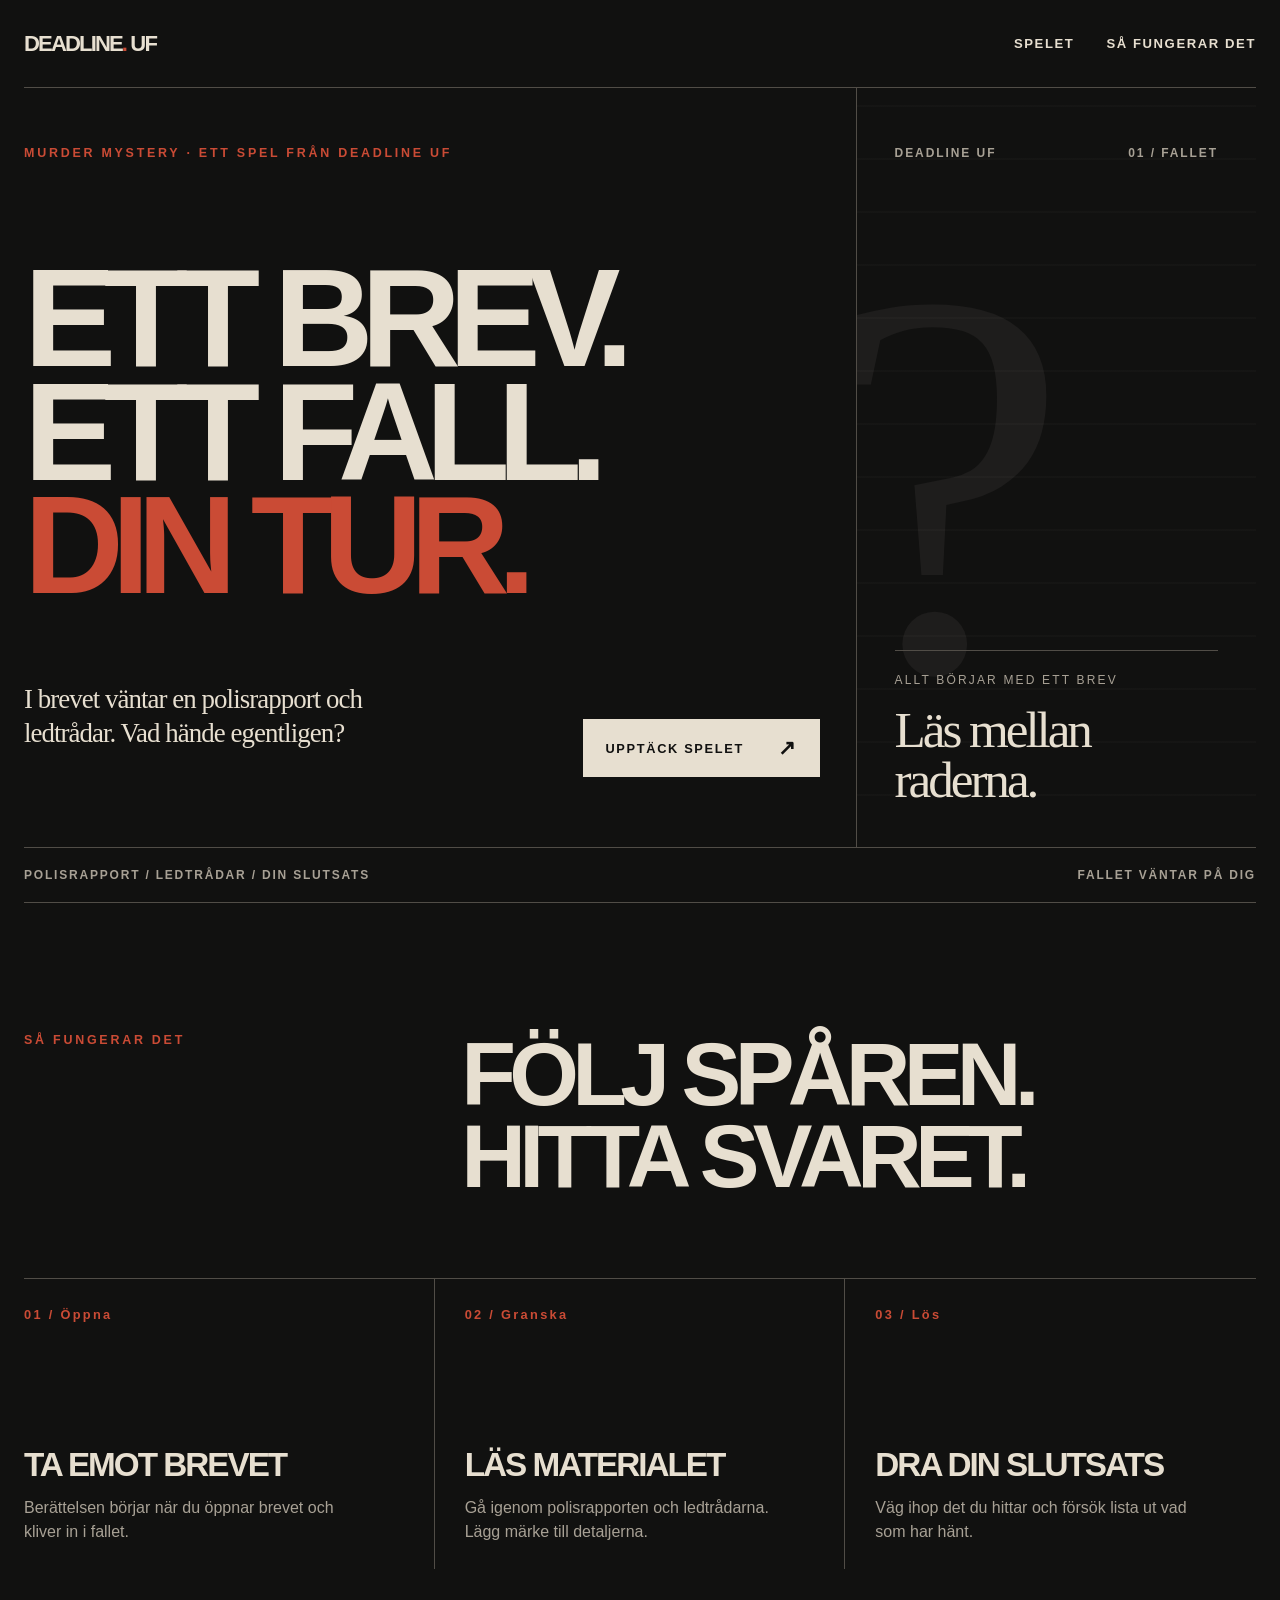
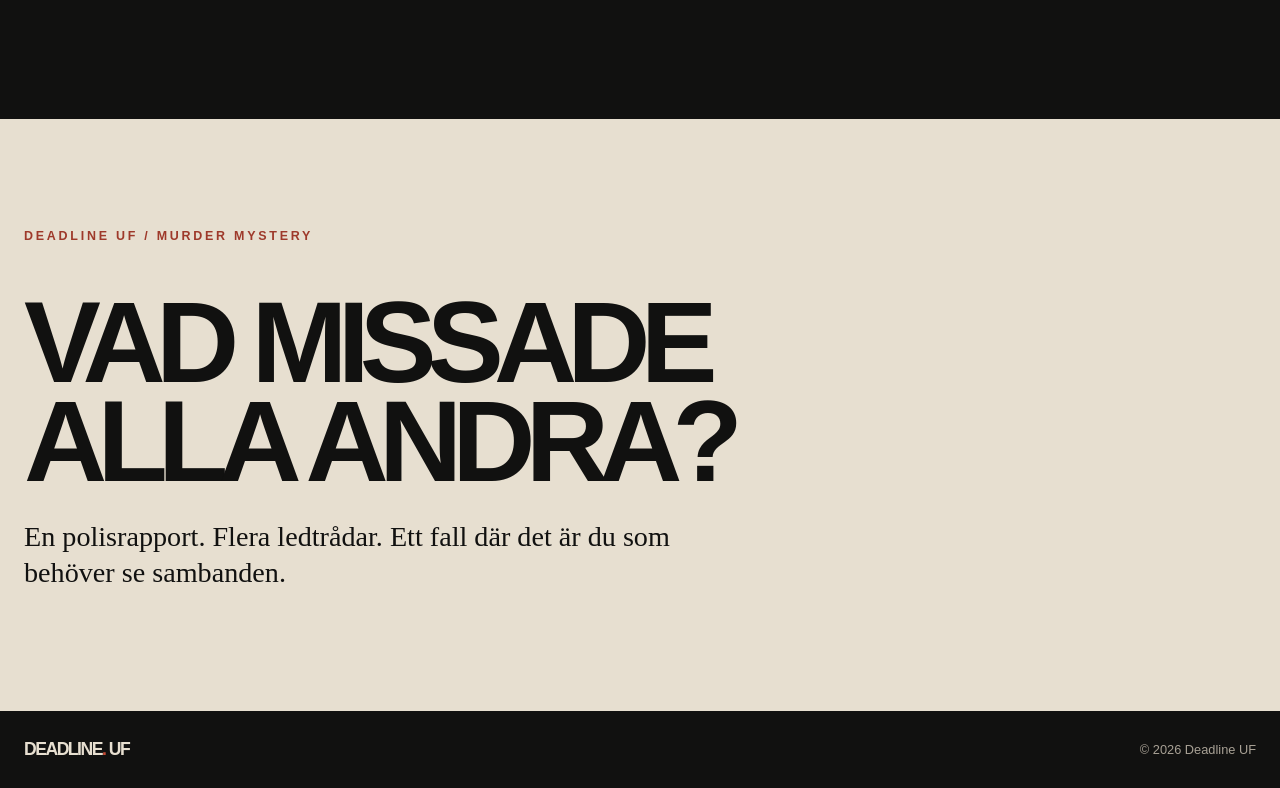
==== index.html @ 66058c4a "Add Deadline UF website" ====
<!doctype html>
<html lang="sv">
<head>
  <meta charset="utf-8">
  <meta name="viewport" content="width=device-width, initial-scale=1">
  <meta name="theme-color" content="#111110">
  <meta name="description" content="Deadline UF skapar ett murder mystery-spel i brevformat. Öppna brevet, granska polisrapporten och följ ledtrådarna.">
  <title>Deadline UF – Ett fall väntar i brevet</title>
  <link rel="icon" type="image/svg+xml" href="data:image/svg+xml,%3Csvg xmlns='http://www.w3.org/2000/svg' viewBox='0 0 64 64'%3E%3Crect width='64' height='64' fill='%23111110'/%3E%3Cpath d='M17 13h14c16 0 24 8 24 19S47 51 31 51H17z' fill='none' stroke='%23e7dfd0' stroke-width='6'/%3E%3Ccircle cx='48' cy='47' r='5' fill='%23ca4b35'/%3E%3C/svg%3E">
  <style>
    :root { color-scheme: dark; --ink:#111110; --paper:#e7dfd0; --muted:#a8a195; --line:#514d47; --accent:#ca4b35; }
    * { box-sizing:border-box; }
    html { scroll-behavior:smooth; }
    body { margin:0; background:var(--ink); color:var(--paper); font-family:Arial, Helvetica, sans-serif; }
    a { color:inherit; }
    a:focus-visible { outline:2px solid var(--accent); outline-offset:5px; }
    .wrap { width:min(100% - 48px, 1320px); margin:auto; }
    .top { display:flex; justify-content:space-between; align-items:center; min-height:88px; border-bottom:1px solid var(--line); gap:24px; }
    .logo { font-size:1.38rem; font-weight:900; letter-spacing:-.085em; text-decoration:none; white-space:nowrap; }
    .logo span { color:var(--accent); }
    .top nav { display:flex; gap:32px; align-items:center; }
    .top nav a { font-size:.82rem; letter-spacing:.12em; text-transform:uppercase; font-weight:700; text-decoration:none; }
    .top nav a:hover { color:var(--accent); }
    .hero { min-height:min(760px, calc(100svh - 88px)); display:grid; grid-template-columns: 1.35fr .65fr; align-items:stretch; border-bottom:1px solid var(--line); }
    .hero-copy { display:flex; flex-direction:column; justify-content:space-between; padding:58px 36px 70px 0; }
    .eyebrow { font-size:.78rem; font-weight:800; text-transform:uppercase; letter-spacing:.22em; color:var(--accent); }
    h1,h2,p { margin-top:0; }
    h1 { max-width:960px; margin:70px 0 48px; font-size:clamp(4.8rem, 10.8vw, 11.5rem); line-height:.82; letter-spacing:-.09em; text-transform:uppercase; font-weight:900; }
    h1 em { display:block; font-style:normal; color:var(--accent); }
    .hero-bottom { display:flex; justify-content:space-between; gap:34px; align-items:end; }
    .intro { max-width:410px; font-family:Georgia, 'Times New Roman', serif; font-size:clamp(1.35rem,2.1vw,2rem); line-height:1.25; letter-spacing:-.035em; }
    .button { display:inline-flex; align-items:center; justify-content:center; gap:34px; min-height:58px; padding:0 22px; background:var(--paper); color:var(--ink); font-size:.8rem; font-weight:900; letter-spacing:.13em; text-decoration:none; text-transform:uppercase; white-space:nowrap; transition:background .2s,color .2s,transform .2s; }
    .button:hover { background:var(--accent); color:#fff; transform:translateY(-2px); }
    .button span { font-size:1.3rem; line-height:1; }
    .file { border-left:1px solid var(--line); display:flex; flex-direction:column; justify-content:space-between; position:relative; overflow:hidden; padding:58px 38px 42px; background:repeating-linear-gradient(0deg,transparent 0,transparent 51px,rgba(231,223,208,.045) 52px,transparent 53px); }
    .file::after { content:"?"; position:absolute; top:16%; left:-8%; color:rgba(231,223,208,.06); font-size:clamp(24rem,43vw,45rem); font-family:Georgia,serif; line-height:1; pointer-events:none; }
    .file-top,.file-bottom { position:relative; z-index:1; }
    .file-top { display:flex; justify-content:space-between; gap:16px; color:var(--muted); font-size:.75rem; letter-spacing:.16em; font-weight:700; text-transform:uppercase; }
    .file-bottom { border-top:1px solid var(--line); padding-top:22px; }
    .file-bottom p { margin:0 0 18px; font-size:.75rem; text-transform:uppercase; letter-spacing:.18em; color:var(--muted); }
    .file-bottom strong { display:block; font-family:Georgia,serif; font-weight:400; font-size:clamp(2.3rem,4vw,4.4rem); line-height:.98; letter-spacing:-.06em; }
    .strip { display:flex; justify-content:space-between; gap:20px; padding:20px 0; color:var(--muted); font-size:.75rem; font-weight:700; letter-spacing:.15em; text-transform:uppercase; border-bottom:1px solid var(--line); }
    .section { padding:130px 0 150px; }
    .section-head { display:grid; grid-template-columns:1fr 2fr; gap:40px; margin-bottom:80px; }
    .section h2 { font-size:clamp(3.2rem,7vw,7.8rem); line-height:.92; letter-spacing:-.075em; text-transform:uppercase; margin:0; }
    .steps { display:grid; grid-template-columns:repeat(3,1fr); border-top:1px solid var(--line); }
    .step { min-height:290px; padding:28px 30px 25px 0; display:flex; flex-direction:column; justify-content:space-between; border-right:1px solid var(--line); }
    .step + .step { padding-left:30px; }
    .step:last-child { border:0; }
    .num { color:var(--accent); font-size:.8rem; font-weight:900; letter-spacing:.18em; }
    .step h3 { margin:0 0 15px; font-size:clamp(1.7rem,2.6vw,2.6rem); text-transform:uppercase; letter-spacing:-.06em; line-height:1; }
    .step p { max-width:320px; color:var(--muted); line-height:1.5; font-size:1rem; margin:0; }
    .closing { background:var(--paper); color:var(--ink); padding:110px 0 120px; }
    .closing .eyebrow { color:#9e392a; }
    .closing h2 { max-width:980px; margin:50px 0 28px; font-size:clamp(3.9rem,9vw,10rem); line-height:.86; letter-spacing:-.085em; text-transform:uppercase; }
    .closing p { max-width:650px; margin:0; font-family:Georgia,serif; font-size:clamp(1.3rem,2.2vw,2rem); line-height:1.28; }
    footer { padding:28px 0; display:flex; align-items:center; justify-content:space-between; gap:20px; color:var(--muted); font-size:.8rem; }
    footer .logo { color:var(--paper); font-size:1.1rem; }
    @media(max-width:900px) {
      .hero { grid-template-columns:1fr; min-height:0; }
      .hero-copy { min-height:640px; padding-right:0; }
      h1 { font-size:clamp(4.9rem,14vw,9rem); }
      .file { min-height:300px; border-left:0; border-top:1px solid var(--line); }
      .file::after { font-size:27rem; top:-45%; left:36%; }
      .section-head { grid-template-columns:1fr; gap:25px; }
    }
    @media(max-width:600px) {
      .wrap { width:min(100% - 36px,1320px); }
      .top { min-height:72px; }
      .top nav { gap:16px; }
      .top nav a { font-size:.7rem; letter-spacing:.04em; }
      .top nav a:first-child { display:none; }
      .hero-copy { min-height:570px; padding:32px 0 46px; }
      h1 { margin:58px 0 48px; font-size:clamp(4.2rem,17vw,7rem); }
      .hero-bottom { display:block; }
      .intro { margin-bottom:32px; }
      .button { width:100%; justify-content:space-between; }
      .file { padding:32px 20px; min-height:250px; }
      .file-bottom strong { font-size:2.5rem; }
      .strip { font-size:.65rem; }
      .strip span:last-child { display:none; }
      .section { padding:86px 0 95px; }
      .section-head { margin-bottom:55px; }
      .steps { display:block; }
      .step,.step + .step { min-height:220px; padding:24px 0; border-right:0; border-bottom:1px solid var(--line); }
      .closing { padding:88px 0 95px; }
      .closing h2 { margin-top:40px; }
    }
    @media(prefers-reduced-motion:reduce) { html { scroll-behavior:auto; } .button { transition:none; } }
  </style>
</head>
<body>
  <header class="wrap top">
    <a class="logo" href="#top" aria-label="Deadline UF, till toppen">DEADLINE<span>.</span> UF</a>
    <nav aria-label="Huvudmeny"><a href="#spelet">Spelet</a><a href="#sa-funkar-det">Så fungerar det</a></nav>
  </header>
  <main id="top">
    <section class="hero wrap" aria-labelledby="hero-title">
      <div class="hero-copy">
        <div class="eyebrow">Murder mystery · Ett spel från Deadline UF</div>
        <h1 id="hero-title">Ett brev.<br>Ett fall.<em>Din tur.</em></h1>
        <div class="hero-bottom">
          <p class="intro">I brevet väntar en polisrapport och ledtrådar. Vad hände egentligen?</p>
          <a class="button" href="#sa-funkar-det">Upptäck spelet <span aria-hidden="true">↗</span></a>
        </div>
      </div>
      <div class="file" aria-label="Ett fall att undersöka">
        <div class="file-top"><span>Deadline UF</span><span>01 / Fallet</span></div>
        <div class="file-bottom"><p>Allt börjar med ett brev</p><strong>Läs mellan<br>raderna.</strong></div>
      </div>
    </section>
    <div class="wrap strip"><span>Polisrapport / Ledtrådar / Din slutsats</span><span>Fallet väntar på dig</span></div>
    <section class="section wrap" id="sa-funkar-det" aria-labelledby="how-title">
      <div class="section-head"><div class="eyebrow">Så fungerar det</div><h2 id="how-title">Följ spåren.<br>Hitta svaret.</h2></div>
      <div class="steps">
        <article class="step"><span class="num">01 / Öppna</span><div><h3>Ta emot brevet</h3><p>Berättelsen börjar när du öppnar brevet och kliver in i fallet.</p></div></article>
        <article class="step"><span class="num">02 / Granska</span><div><h3>Läs materialet</h3><p>Gå igenom polisrapporten och ledtrådarna. Lägg märke till detaljerna.</p></div></article>
        <article class="step"><span class="num">03 / Lös</span><div><h3>Dra din slutsats</h3><p>Väg ihop det du hittar och försök lista ut vad som har hänt.</p></div></article>
      </div>
    </section>
    <section class="closing" id="spelet" aria-labelledby="closing-title"><div class="wrap"><div class="eyebrow">Deadline UF / Murder mystery</div><h2 id="closing-title">Vad missade<br>alla andra?</h2><p>En polisrapport. Flera ledtrådar. Ett fall där det är du som behöver se sambanden.</p></div></section>
  </main>
  <footer class="wrap"><a class="logo" href="#top">DEADLINE<span>.</span> UF</a><span>© 2026 Deadline UF</span></footer>
</body>
</html>
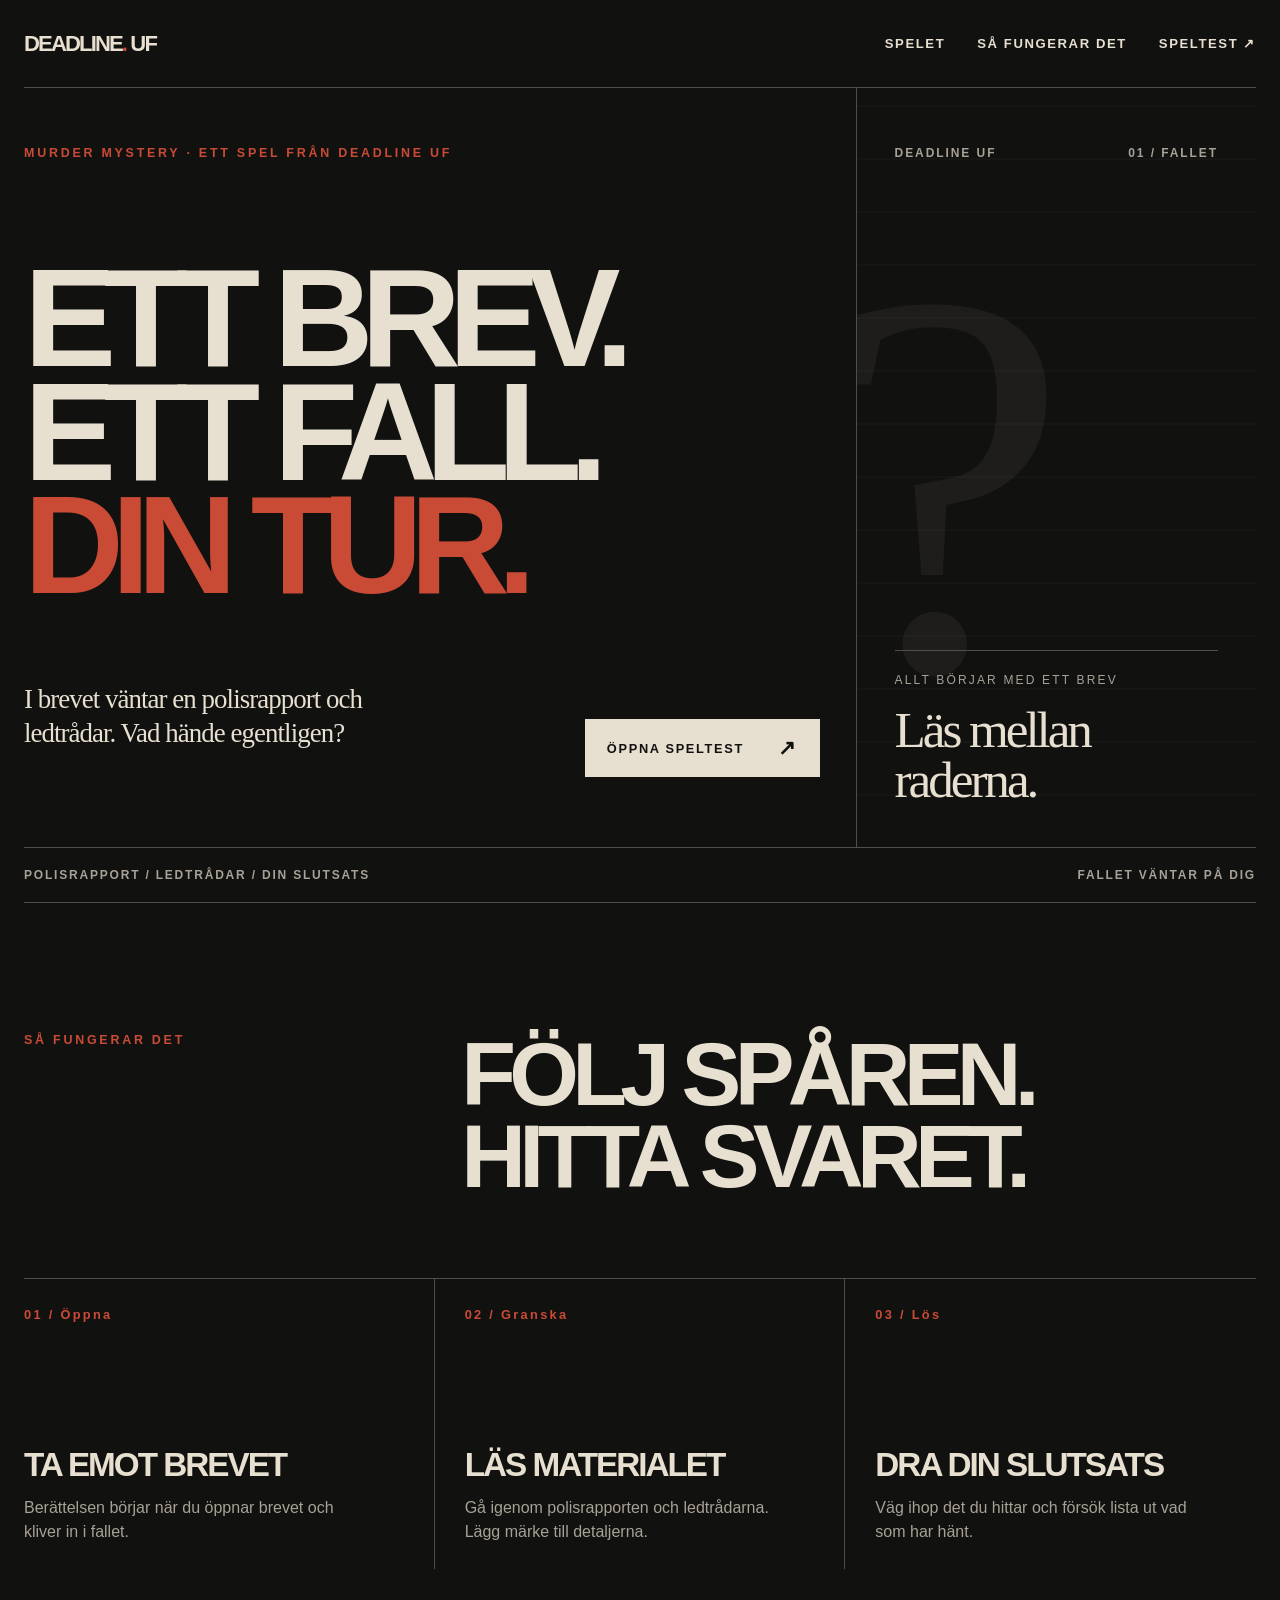
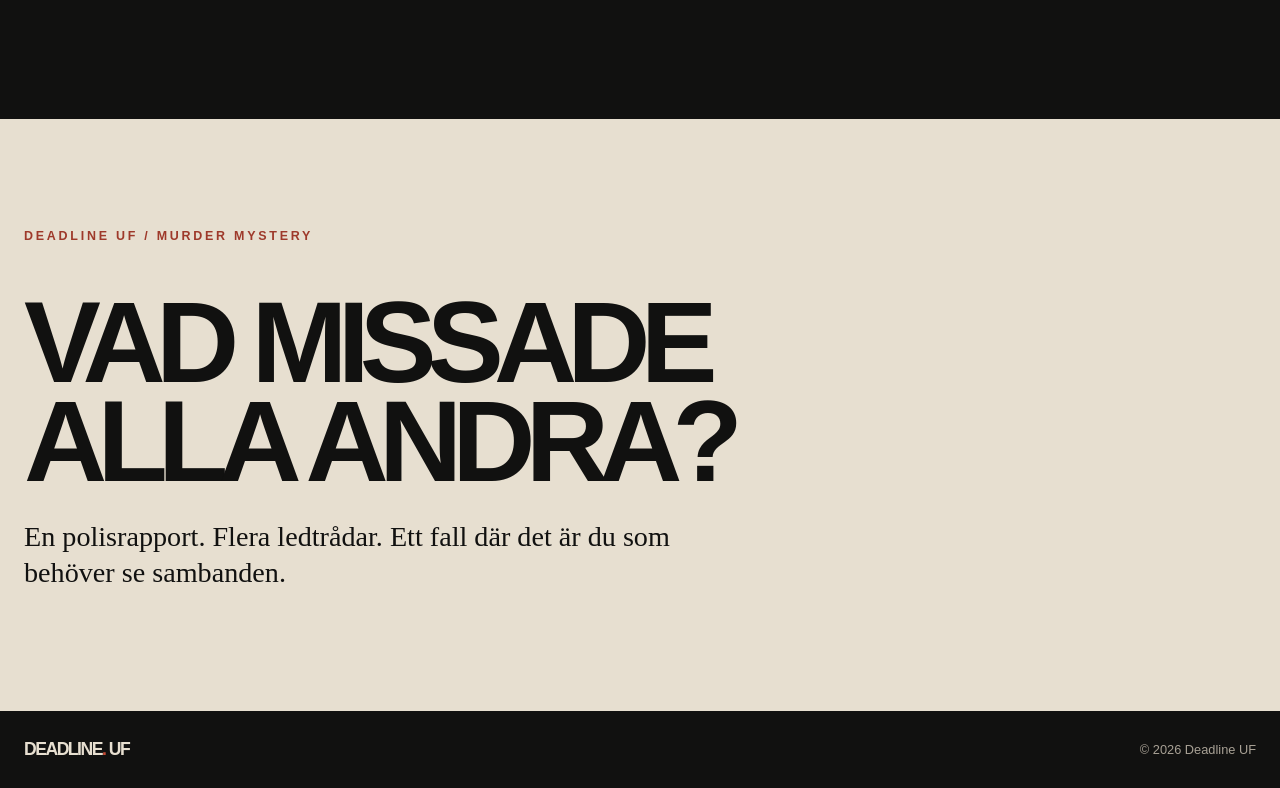
==== commit e82ae9ab: "index.html" ====
--- a/index.html
+++ b/index.html
@@ -92,7 +92,7 @@
 <body>
   <header class="wrap top">
     <a class="logo" href="#top" aria-label="Deadline UF, till toppen">DEADLINE<span>.</span> UF</a>
-    <nav aria-label="Huvudmeny"><a href="#spelet">Spelet</a><a href="#sa-funkar-det">Så fungerar det</a></nav>
+    <nav aria-label="Huvudmeny"><a href="#spelet">Spelet</a><a href="#sa-funkar-det">Så fungerar det</a><a href="timer.html">Speltest ↗</a></nav>
   </header>
   <main id="top">
     <section class="hero wrap" aria-labelledby="hero-title">
@@ -101,7 +101,7 @@
         <h1 id="hero-title">Ett brev.<br>Ett fall.<em>Din tur.</em></h1>
         <div class="hero-bottom">
           <p class="intro">I brevet väntar en polisrapport och ledtrådar. Vad hände egentligen?</p>
-          <a class="button" href="#sa-funkar-det">Upptäck spelet <span aria-hidden="true">↗</span></a>
+          <a class="button" href="timer.html">Öppna speltest <span aria-hidden="true">↗</span></a>
         </div>
       </div>
       <div class="file" aria-label="Ett fall att undersöka">
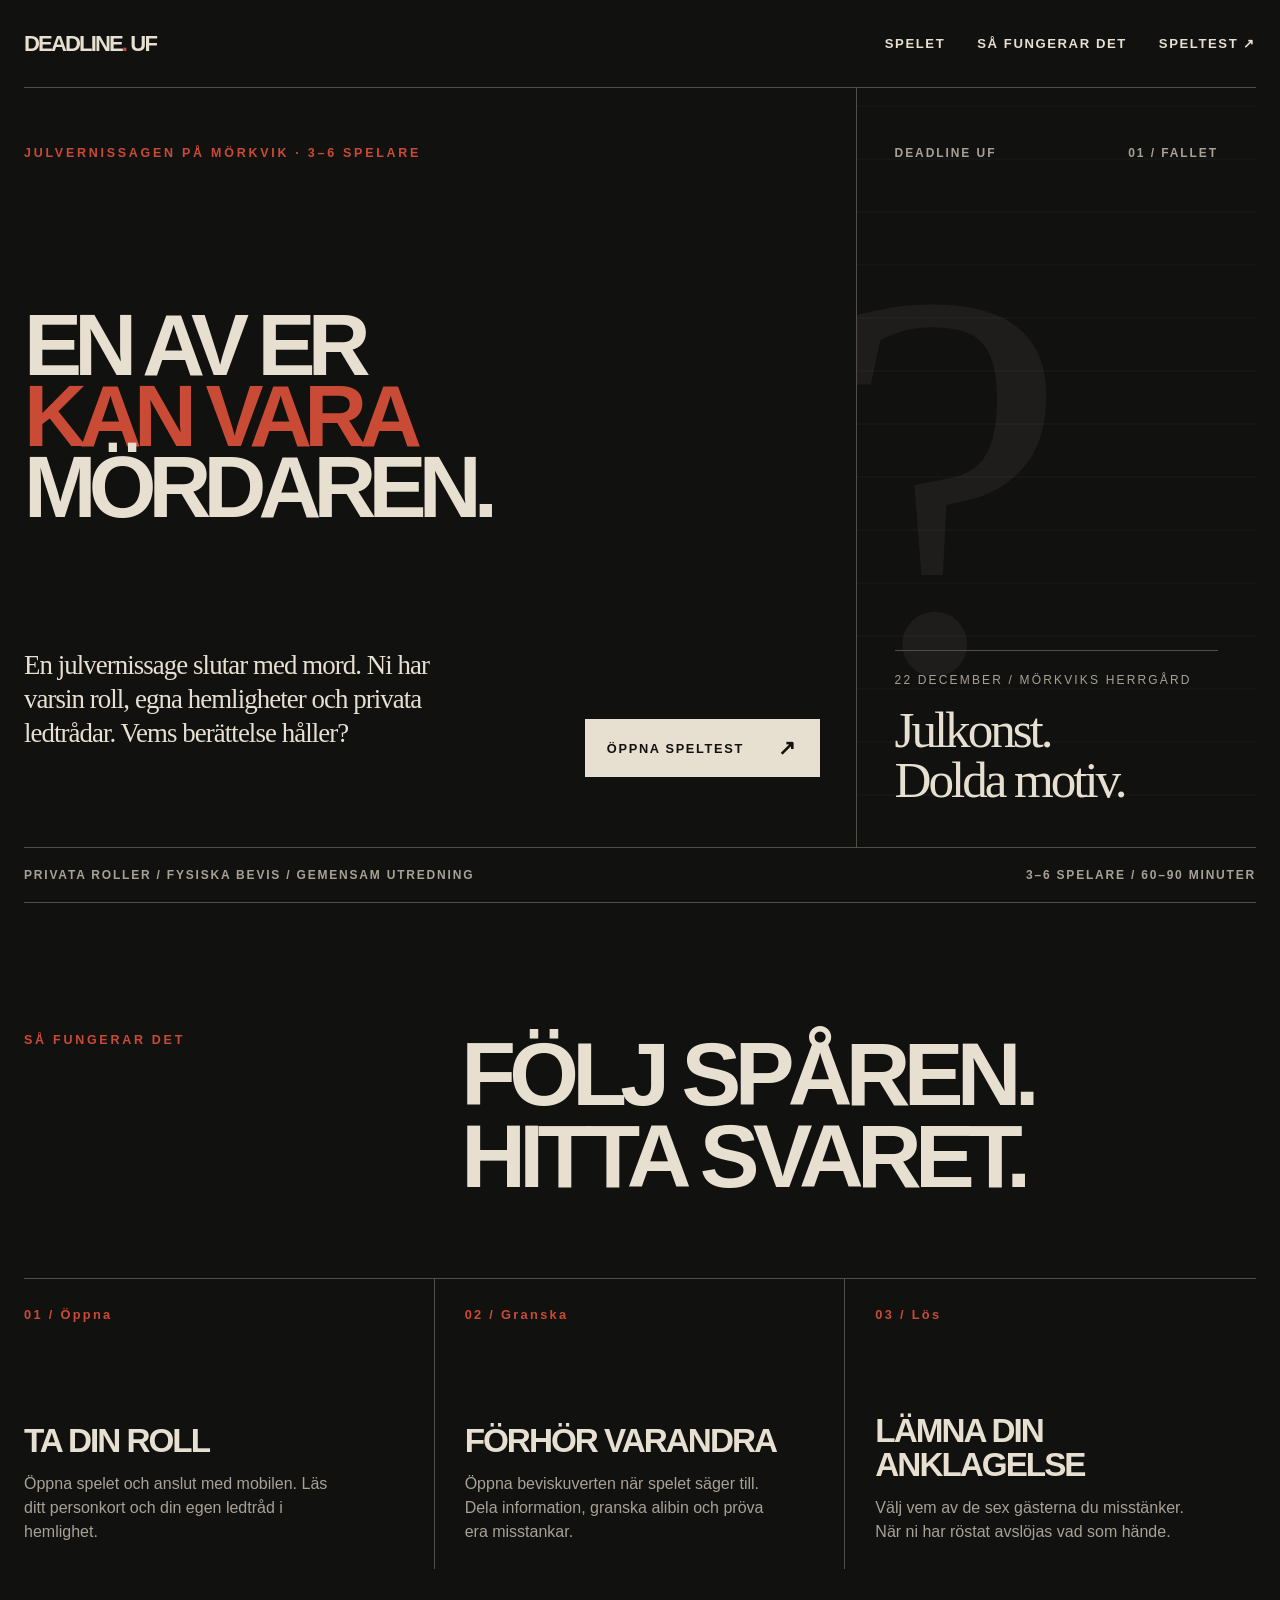
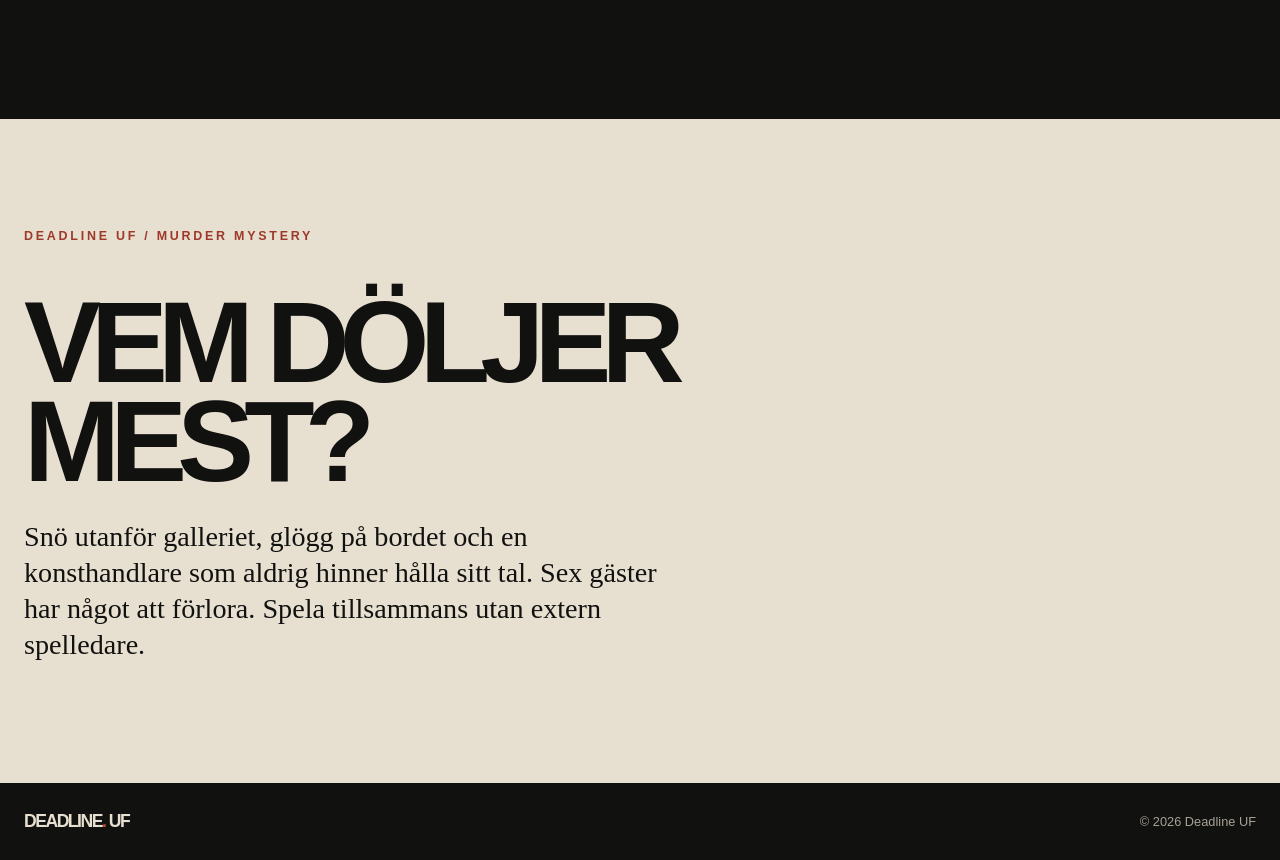
==== commit 70dd7f46: "Update game to Christmas gallery case and show private clues and alibis" ====
--- a/index.html
+++ b/index.html
@@ -4,8 +4,8 @@
   <meta charset="utf-8">
   <meta name="viewport" content="width=device-width, initial-scale=1">
   <meta name="theme-color" content="#111110">
-  <meta name="description" content="Deadline UF skapar ett murder mystery-spel i brevformat. Öppna brevet, granska polisrapporten och följ ledtrådarna.">
-  <title>Deadline UF – Ett fall väntar i brevet</title>
+  <meta name="description" content="Julvernissagen på Mörkvik: ett mordmysterium för 3–6 spelare med privata roller och fysiska ledtrådar. En av er kan vara mördaren.">
+  <title>Deadline UF – Julvernissagen på Mörkvik</title>
   <link rel="icon" type="image/svg+xml" href="data:image/svg+xml,%3Csvg xmlns='http://www.w3.org/2000/svg' viewBox='0 0 64 64'%3E%3Crect width='64' height='64' fill='%23111110'/%3E%3Cpath d='M17 13h14c16 0 24 8 24 19S47 51 31 51H17z' fill='none' stroke='%23e7dfd0' stroke-width='6'/%3E%3Ccircle cx='48' cy='47' r='5' fill='%23ca4b35'/%3E%3C/svg%3E">
   <style>
     :root { color-scheme: dark; --ink:#111110; --paper:#e7dfd0; --muted:#a8a195; --line:#514d47; --accent:#ca4b35; }
@@ -25,7 +25,7 @@
     .hero-copy { display:flex; flex-direction:column; justify-content:space-between; padding:58px 36px 70px 0; }
     .eyebrow { font-size:.78rem; font-weight:800; text-transform:uppercase; letter-spacing:.22em; color:var(--accent); }
     h1,h2,p { margin-top:0; }
-    h1 { max-width:960px; margin:70px 0 48px; font-size:clamp(4.8rem, 10.8vw, 11.5rem); line-height:.82; letter-spacing:-.09em; text-transform:uppercase; font-weight:900; }
+    h1 { max-width:960px; margin:70px 0 48px; font-size:clamp(3.6rem, 6.8vw, 7.2rem); line-height:.82; letter-spacing:-.09em; text-transform:uppercase; font-weight:900; }
     h1 em { display:block; font-style:normal; color:var(--accent); }
     .hero-bottom { display:flex; justify-content:space-between; gap:34px; align-items:end; }
     .intro { max-width:410px; font-family:Georgia, 'Times New Roman', serif; font-size:clamp(1.35rem,2.1vw,2rem); line-height:1.25; letter-spacing:-.035em; }
@@ -71,7 +71,7 @@
       .top nav a { font-size:.7rem; letter-spacing:.04em; }
       .top nav a:first-child { display:none; }
       .hero-copy { min-height:570px; padding:32px 0 46px; }
-      h1 { margin:58px 0 48px; font-size:clamp(4.2rem,17vw,7rem); }
+      h1 { margin:58px 0 48px; font-size:clamp(2.5rem,12vw,4.5rem); }
       .hero-bottom { display:block; }
       .intro { margin-bottom:32px; }
       .button { width:100%; justify-content:space-between; }
@@ -92,34 +92,35 @@
 <body>
   <header class="wrap top">
     <a class="logo" href="#top" aria-label="Deadline UF, till toppen">DEADLINE<span>.</span> UF</a>
-    <nav aria-label="Huvudmeny"><a href="#spelet">Spelet</a><a href="#sa-funkar-det">Så fungerar det</a><a href="timer.html">Speltest ↗</a></nav>
+    <nav aria-label="Huvudmeny"><a href="#spelet">Spelet</a><a href="#sa-funkar-det">Så fungerar det</a><a href="spel.html">Speltest ↗</a></nav>
   </header>
   <main id="top">
     <section class="hero wrap" aria-labelledby="hero-title">
       <div class="hero-copy">
-        <div class="eyebrow">Murder mystery · Ett spel från Deadline UF</div>
-        <h1 id="hero-title">Ett brev.<br>Ett fall.<em>Din tur.</em></h1>
+        <div class="eyebrow">Julvernissagen på Mörkvik · 3–6 spelare</div>
+        <h1 id="hero-title">En av er<br><em>kan vara</em>mördaren.</h1>
         <div class="hero-bottom">
-          <p class="intro">I brevet väntar en polisrapport och ledtrådar. Vad hände egentligen?</p>
-          <a class="button" href="timer.html">Öppna speltest <span aria-hidden="true">↗</span></a>
+          <p class="intro">En julvernissage slutar med mord. Ni har varsin roll, egna hemligheter och privata ledtrådar. Vems berättelse håller?</p>
+          <a class="button" href="spel.html">Öppna speltest <span aria-hidden="true">↗</span></a>
         </div>
       </div>
       <div class="file" aria-label="Ett fall att undersöka">
         <div class="file-top"><span>Deadline UF</span><span>01 / Fallet</span></div>
-        <div class="file-bottom"><p>Allt börjar med ett brev</p><strong>Läs mellan<br>raderna.</strong></div>
+        <div class="file-bottom"><p>22 december / Mörkviks herrgård</p><strong>Julkonst.<br>Dolda motiv.</strong></div>
       </div>
     </section>
-    <div class="wrap strip"><span>Polisrapport / Ledtrådar / Din slutsats</span><span>Fallet väntar på dig</span></div>
+    <div class="wrap strip"><span>Privata roller / Fysiska bevis / Gemensam utredning</span><span>3–6 spelare / 60–90 minuter</span></div>
     <section class="section wrap" id="sa-funkar-det" aria-labelledby="how-title">
       <div class="section-head"><div class="eyebrow">Så fungerar det</div><h2 id="how-title">Följ spåren.<br>Hitta svaret.</h2></div>
       <div class="steps">
-        <article class="step"><span class="num">01 / Öppna</span><div><h3>Ta emot brevet</h3><p>Berättelsen börjar när du öppnar brevet och kliver in i fallet.</p></div></article>
-        <article class="step"><span class="num">02 / Granska</span><div><h3>Läs materialet</h3><p>Gå igenom polisrapporten och ledtrådarna. Lägg märke till detaljerna.</p></div></article>
-        <article class="step"><span class="num">03 / Lös</span><div><h3>Dra din slutsats</h3><p>Väg ihop det du hittar och försök lista ut vad som har hänt.</p></div></article>
+        <article class="step"><span class="num">01 / Öppna</span><div><h3>Ta din roll</h3><p>Öppna spelet och anslut med mobilen. Läs ditt personkort och din egen ledtråd i hemlighet.</p></div></article>
+        <article class="step"><span class="num">02 / Granska</span><div><h3>Förhör varandra</h3><p>Öppna beviskuverten när spelet säger till. Dela information, granska alibin och pröva era misstankar.</p></div></article>
+        <article class="step"><span class="num">03 / Lös</span><div><h3>Lämna din anklagelse</h3><p>Välj vem av de sex gästerna du misstänker. När ni har röstat avslöjas vad som hände.</p></div></article>
       </div>
     </section>
-    <section class="closing" id="spelet" aria-labelledby="closing-title"><div class="wrap"><div class="eyebrow">Deadline UF / Murder mystery</div><h2 id="closing-title">Vad missade<br>alla andra?</h2><p>En polisrapport. Flera ledtrådar. Ett fall där det är du som behöver se sambanden.</p></div></section>
+    <section class="closing" id="spelet" aria-labelledby="closing-title"><div class="wrap"><div class="eyebrow">Deadline UF / Murder mystery</div><h2 id="closing-title">Vem döljer<br>mest?</h2><p>Snö utanför galleriet, glögg på bordet och en konsthandlare som aldrig hinner hålla sitt tal. Sex gäster har något att förlora. Spela tillsammans utan extern spelledare.</p></div></section>
   </main>
   <footer class="wrap"><a class="logo" href="#top">DEADLINE<span>.</span> UF</a><span>© 2026 Deadline UF</span></footer>
 </body>
 </html>
+
